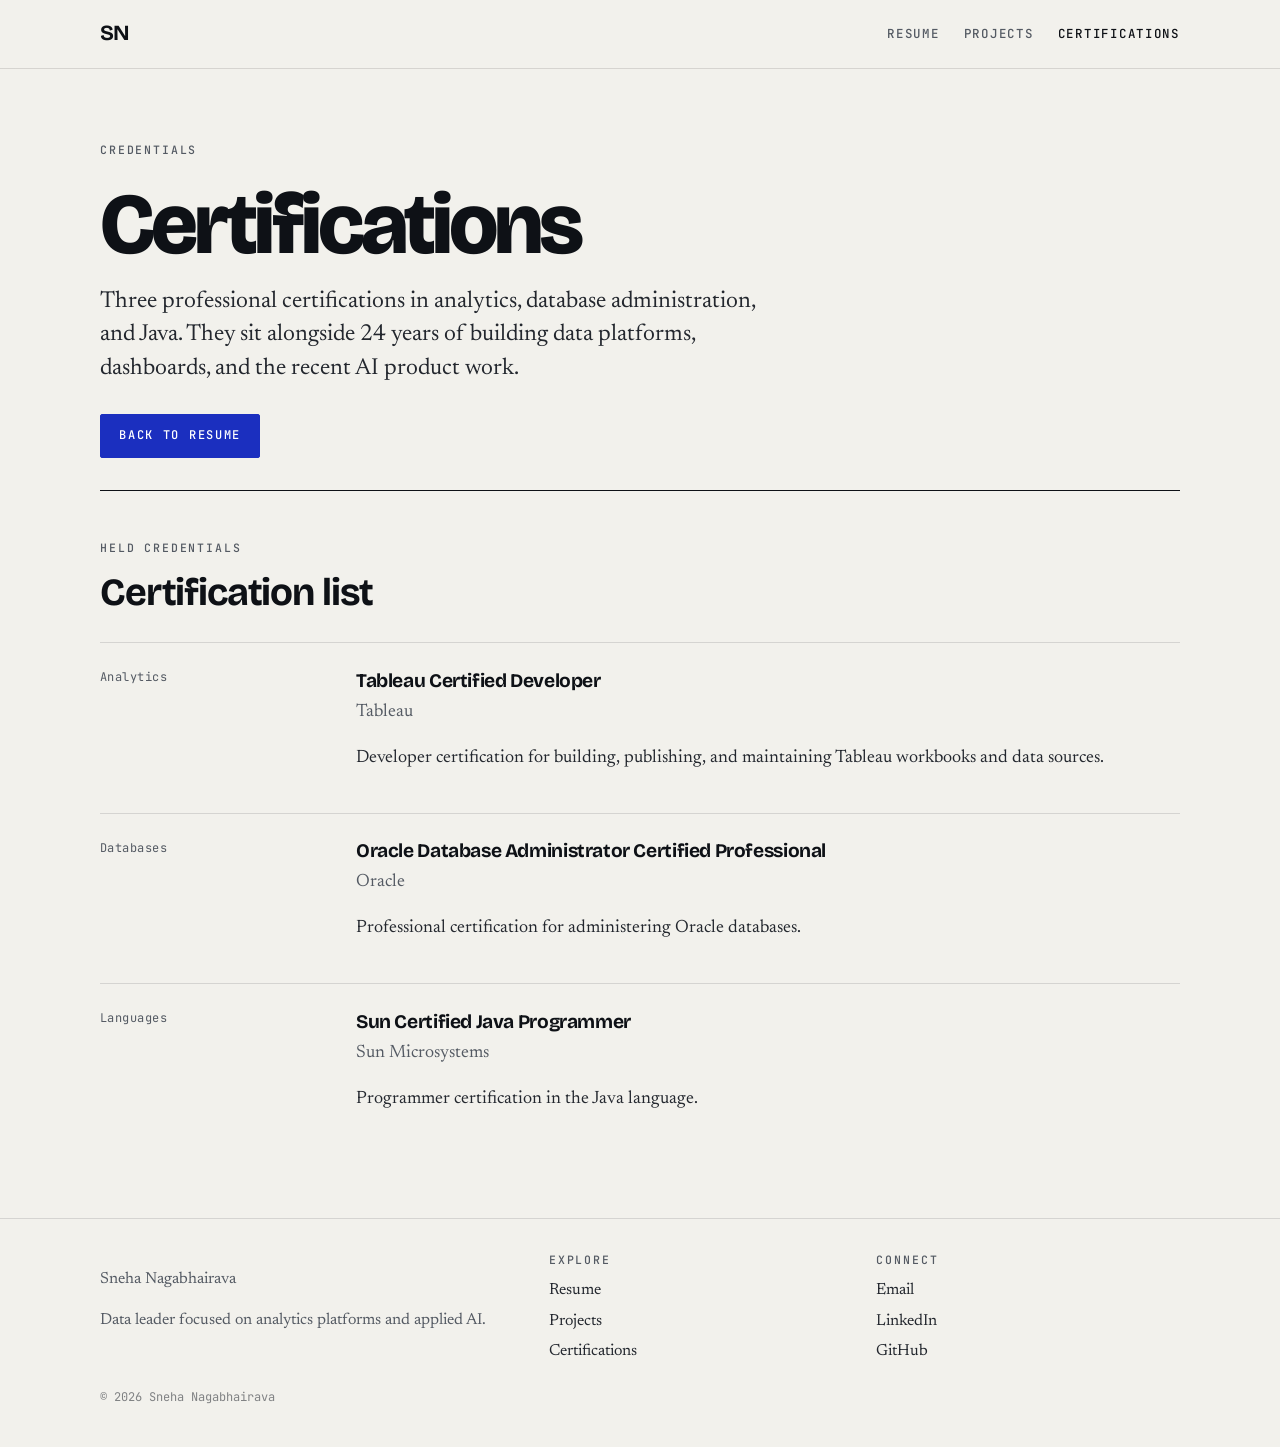
==== certifications.html @ 20f594e4 "Add a certifications page linked from the resume and projects. Co-authored-by: Cursor <cursoragent@c" ====
<!DOCTYPE html>
<html lang="en">
  <head>
    <meta charset="utf-8" />
    <meta name="viewport" content="width=device-width, initial-scale=1" />
    <title>Certifications · Sneha Nagabhairava</title>
    <meta
      name="description"
      content="Certifications held by Sneha Nagabhairava: Tableau Certified Developer, Oracle Database Administrator Certified Professional, and Sun Certified Java Programmer."
    />
    <link rel="preconnect" href="https://fonts.googleapis.com" />
    <link rel="preconnect" href="https://fonts.gstatic.com" crossorigin />
    <link
      href="https://fonts.googleapis.com/css2?family=Bricolage+Grotesque:opsz,wght@12..96,600;12..96,800&family=JetBrains+Mono:wght@500&family=Newsreader:opsz,wght@6..72,400;6..72,500&display=swap"
      rel="stylesheet"
    />
    <link rel="stylesheet" href="styles.css" />
  </head>
  <body>
    <a class="skip" href="#content">Skip to content</a>
    <header class="site-header">
      <div class="header-inner">
        <a class="mark" href="index.html">SN</a>
        <nav class="nav" aria-label="Primary">
          <a href="index.html">Resume</a>
          <a href="projects.html">Projects</a>
          <a href="certifications.html" aria-current="page">Certifications</a>
        </nav>
      </div>
    </header>

    <main id="content" class="wrap">
      <header class="hero">
        <p class="kicker">Credentials</p>
        <h1>Certifications</h1>
        <p class="lede">
          Three professional certifications in analytics, database administration,
          and Java. They sit alongside 24 years of building data platforms,
          dashboards, and the recent AI product work.
        </p>
        <div class="actions">
          <a class="button" href="index.html">Back to resume</a>
        </div>
      </header>

      <section aria-labelledby="certs-heading">
        <p class="kicker">Held credentials</p>
        <h2 id="certs-heading">Certification list</h2>

        <article class="job" id="tableau">
          <p class="when">Analytics</p>
          <div>
            <h3>Tableau Certified Developer</h3>
            <p class="place">Tableau</p>
            <p>
              Developer certification for building, publishing, and maintaining
              Tableau workbooks and data sources.
            </p>
          </div>
        </article>

        <article class="job" id="oracle">
          <p class="when">Databases</p>
          <div>
            <h3>Oracle Database Administrator Certified Professional</h3>
            <p class="place">Oracle</p>
            <p>
              Professional certification for administering Oracle databases.
            </p>
          </div>
        </article>

        <article class="job" id="java">
          <p class="when">Languages</p>
          <div>
            <h3>Sun Certified Java Programmer</h3>
            <p class="place">Sun Microsystems</p>
            <p>
              Programmer certification in the Java language.
            </p>
          </div>
        </article>
      </section>
    </main>

    <footer class="site-footer">
      <div class="wrap footer-grid">
        <div>
          <p>Sneha Nagabhairava</p>
          <p>Data leader focused on analytics platforms and applied AI.</p>
        </div>
        <div>
          <h2>Explore</h2>
          <ul>
            <li><a href="index.html">Resume</a></li>
            <li><a href="projects.html">Projects</a></li>
            <li><a href="certifications.html">Certifications</a></li>
          </ul>
        </div>
        <div>
          <h2>Connect</h2>
          <ul>
            <li><a href="mailto:sneha.nagabhairava@gmail.com">Email</a></li>
            <li><a href="https://www.linkedin.com/in/snehanagabhairava/" target="_blank" rel="noopener">LinkedIn</a></li>
            <li><a href="https://github.com/Sneha-nag" target="_blank" rel="noopener">GitHub</a></li>
          </ul>
        </div>
      </div>
      <div class="wrap">
        <p class="copyright">© 2026 Sneha Nagabhairava</p>
      </div>
    </footer>
  </body>
</html>
---- styles.css ----
:root {
  --bg: #f2f1ec;
  --bg-raised: #fcfbf9;
  --fg: #23272e;
  --fg-bold: #0e1116;
  --fg-light: #545a63;
  --fg-muted: rgba(35, 39, 46, 0.55);
  --accent: #1b2fbf;
  --accent-hover: #16249c;
  --on-accent: #ffffff;
  --signal: #9a5600;
  --border: rgba(35, 39, 46, 0.14);
  --border-strong: rgba(35, 39, 46, 0.28);
  --shadow: 0 0 0 1px var(--border);
  --font-display: "Bricolage Grotesque", "Helvetica Neue", Arial, sans-serif;
  --font-serif: "Newsreader", Georgia, "Times New Roman", serif;
  --font-mono: "JetBrains Mono", ui-monospace, Consolas, monospace;
  --max: 1080px;
  --pad: clamp(1.25rem, 4vw, 2rem);
}

*,
*::before,
*::after {
  box-sizing: border-box;
}

html {
  scroll-behavior: smooth;
}

body {
  margin: 0;
  background: var(--bg);
  color: var(--fg);
  font-family: var(--font-serif);
  font-size: 1.125rem;
  line-height: 1.55;
}

a {
  color: var(--accent);
  text-decoration-thickness: 1px;
  text-underline-offset: 0.18em;
}

a:hover {
  color: var(--accent-hover);
}

.skip {
  position: absolute;
  left: 1rem;
  top: -4rem;
  background: var(--accent);
  color: var(--on-accent);
  padding: 0.6rem 0.9rem;
  font-family: var(--font-mono);
  font-size: 0.75rem;
  letter-spacing: 0.12em;
  text-transform: uppercase;
  text-decoration: none;
  z-index: 10;
}

.skip:focus {
  top: 1rem;
}

.site-header {
  position: sticky;
  top: 0;
  z-index: 5;
  background: color-mix(in srgb, var(--bg) 92%, transparent);
  backdrop-filter: blur(10px);
  border-bottom: 1px solid var(--border);
}

.header-inner,
.wrap,
.site-footer .wrap {
  width: min(var(--max), calc(100% - var(--pad) * 2));
  margin-inline: auto;
}

.header-inner {
  display: grid;
  grid-template-columns: auto 1fr;
  align-items: center;
  gap: 1rem;
  min-height: 4.25rem;
}

.mark {
  font-family: var(--font-display);
  font-weight: 700;
  font-size: 1.35rem;
  letter-spacing: -0.04em;
  color: var(--fg-bold);
  text-decoration: none;
}

.nav {
  display: flex;
  justify-content: flex-end;
  gap: 1.5rem;
}

.nav a {
  font-family: var(--font-mono);
  font-size: 0.78rem;
  font-weight: 500;
  letter-spacing: 0.14em;
  text-transform: uppercase;
  color: var(--fg-light);
  text-decoration: none;
}

.nav a[aria-current="page"] {
  color: var(--fg-bold);
}

.nav a:hover {
  color: var(--accent);
}

main {
  padding-block: clamp(2.5rem, 6vw, 4.5rem) 4rem;
}

.hero {
  display: grid;
  gap: 1.25rem;
  padding-bottom: 2rem;
  border-bottom: 1px solid var(--fg-bold);
}

h1 {
  margin: 0;
  font-family: var(--font-display);
  font-weight: 800;
  font-size: clamp(3rem, 8vw, 5.4rem);
  line-height: 0.92;
  letter-spacing: -0.045em;
  color: var(--fg-bold);
}

.lede {
  max-width: 42rem;
  margin: 0;
  font-size: clamp(1.2rem, 2vw, 1.45rem);
  line-height: 1.45;
}

.actions {
  display: flex;
  flex-wrap: wrap;
  align-items: center;
  gap: 1.25rem;
  margin-top: 0.5rem;
}

.button {
  display: inline-flex;
  align-items: center;
  justify-content: center;
  min-height: 2.75rem;
  padding: 0.7rem 1.15rem;
  background: var(--accent);
  color: var(--on-accent);
  border: 1px solid var(--accent);
  border-radius: 2px;
  font-family: var(--font-mono);
  font-size: 0.75rem;
  font-weight: 500;
  letter-spacing: 0.14em;
  text-transform: uppercase;
  text-decoration: none;
}

.button:hover {
  background: var(--accent-hover);
  border-color: var(--accent-hover);
  color: var(--on-accent);
}

.button.ghost {
  background: transparent;
  color: var(--fg-bold);
  border-color: var(--border-strong);
}

.button.ghost:hover {
  color: var(--accent);
  border-color: var(--accent);
  background: transparent;
}

.text-link {
  font-family: var(--font-mono);
  font-size: 0.75rem;
  font-weight: 500;
  letter-spacing: 0.14em;
  text-transform: uppercase;
  text-decoration: none;
  color: var(--fg-bold);
}

.text-link:hover {
  color: var(--accent);
}

.contact-row {
  display: flex;
  flex-wrap: wrap;
  gap: 0.4rem 1.25rem;
  margin: 0;
  padding: 0;
  list-style: none;
  font-family: var(--font-mono);
  font-size: 0.78rem;
  letter-spacing: 0.02em;
  color: var(--fg-light);
}

.section-nav {
  display: flex;
  flex-wrap: wrap;
  gap: 0.75rem 1.25rem;
  margin: 1.75rem 0 0;
  padding: 0;
  list-style: none;
}

.section-nav a {
  font-family: var(--font-mono);
  font-size: 0.72rem;
  letter-spacing: 0.12em;
  text-transform: uppercase;
  text-decoration: none;
  color: var(--fg-light);
}

.section-nav a:hover,
.section-nav a:focus {
  color: var(--accent);
}

section {
  padding-top: 3rem;
  scroll-margin-top: 5.5rem;
}

.kicker {
  margin: 0 0 0.4rem;
  font-family: var(--font-mono);
  font-size: 0.72rem;
  font-weight: 500;
  letter-spacing: 0.16em;
  text-transform: uppercase;
  color: var(--fg-light);
}

h2 {
  margin: 0 0 1.25rem;
  font-family: var(--font-display);
  font-weight: 700;
  font-size: clamp(1.8rem, 3vw, 2.4rem);
  letter-spacing: -0.03em;
  color: var(--fg-bold);
}

.job {
  display: grid;
  grid-template-columns: minmax(9rem, 14rem) 1fr;
  gap: 0.5rem 2rem;
  padding: 1.4rem 0;
  border-top: 1px solid var(--border);
}

.when {
  margin: 0.15rem 0 0;
  font-family: var(--font-mono);
  font-size: 0.75rem;
  letter-spacing: 0.04em;
  color: var(--fg-light);
}

h3 {
  margin: 0;
  font-family: var(--font-display);
  font-size: 1.2rem;
  letter-spacing: -0.02em;
  color: var(--fg-bold);
}

.place {
  margin: 0.2rem 0 0.6rem;
  color: var(--fg-light);
}

ul {
  margin: 0.4rem 0 0;
  padding-left: 1.1rem;
}

li + li {
  margin-top: 0.35rem;
}

.subgroup {
  margin-top: 1rem;
}

.subgroup h4 {
  margin: 0 0 0.35rem;
  font-family: var(--font-display);
  font-size: 1rem;
  color: var(--fg-bold);
}

.ai-grid,
.project-grid,
.skill-grid {
  display: grid;
  grid-template-columns: repeat(2, minmax(0, 1fr));
  gap: 1px;
  background: var(--border);
  border: 1px solid var(--border);
}

.ai-card,
.project-card,
.skill-card {
  background: var(--bg-raised);
  padding: 1.25rem 1.3rem 1.35rem;
}

.ai-card h3,
.project-card h3 {
  margin-bottom: 0.45rem;
}

.ai-card p,
.project-card p {
  margin: 0;
}

.tags {
  display: flex;
  flex-wrap: wrap;
  gap: 0.4rem;
  margin: 0.9rem 0 0;
  padding: 0;
  list-style: none;
}

.tags li {
  margin: 0;
  padding: 0.2rem 0.45rem;
  border: 1px solid var(--border-strong);
  font-family: var(--font-mono);
  font-size: 0.68rem;
  letter-spacing: 0.04em;
  color: var(--fg-light);
}

.project-card .actions {
  margin-top: 1rem;
}

.skill-card h3 {
  font-size: 0.95rem;
  margin-bottom: 0.35rem;
}

.skill-card p {
  margin: 0;
  color: var(--fg);
}

.plain-list {
  margin: 0;
  padding: 0;
  list-style: none;
  border-top: 1px solid var(--border);
}

.plain-list li {
  margin: 0;
  padding: 0.85rem 0;
  border-bottom: 1px solid var(--border);
}

.site-footer {
  border-top: 1px solid var(--border);
  padding-block: 2rem 2.5rem;
  color: var(--fg-light);
  font-size: 1rem;
}

.footer-grid {
  display: grid;
  grid-template-columns: 1.4fr 1fr 1fr;
  gap: 1.5rem;
}

.site-footer h2 {
  font-family: var(--font-mono);
  font-size: 0.72rem;
  font-weight: 500;
  letter-spacing: 0.16em;
  text-transform: uppercase;
  color: var(--fg-light);
  margin-bottom: 0.6rem;
}

.site-footer ul {
  list-style: none;
  padding: 0;
  margin: 0;
}

.site-footer li + li {
  margin-top: 0.35rem;
}

.site-footer a {
  color: var(--fg);
  text-decoration: none;
}

.site-footer a:hover {
  color: var(--accent);
}

.copyright {
  margin: 1.5rem 0 0;
  font-family: var(--font-mono);
  font-size: 0.75rem;
  color: var(--fg-muted);
}

@media (max-width: 800px) {
  .job,
  .ai-grid,
  .project-grid,
  .skill-grid,
  .footer-grid {
    grid-template-columns: 1fr;
  }

  .header-inner {
    grid-template-columns: 1fr;
    padding-block: 0.8rem;
  }

  .nav {
    justify-content: flex-start;
  }
}
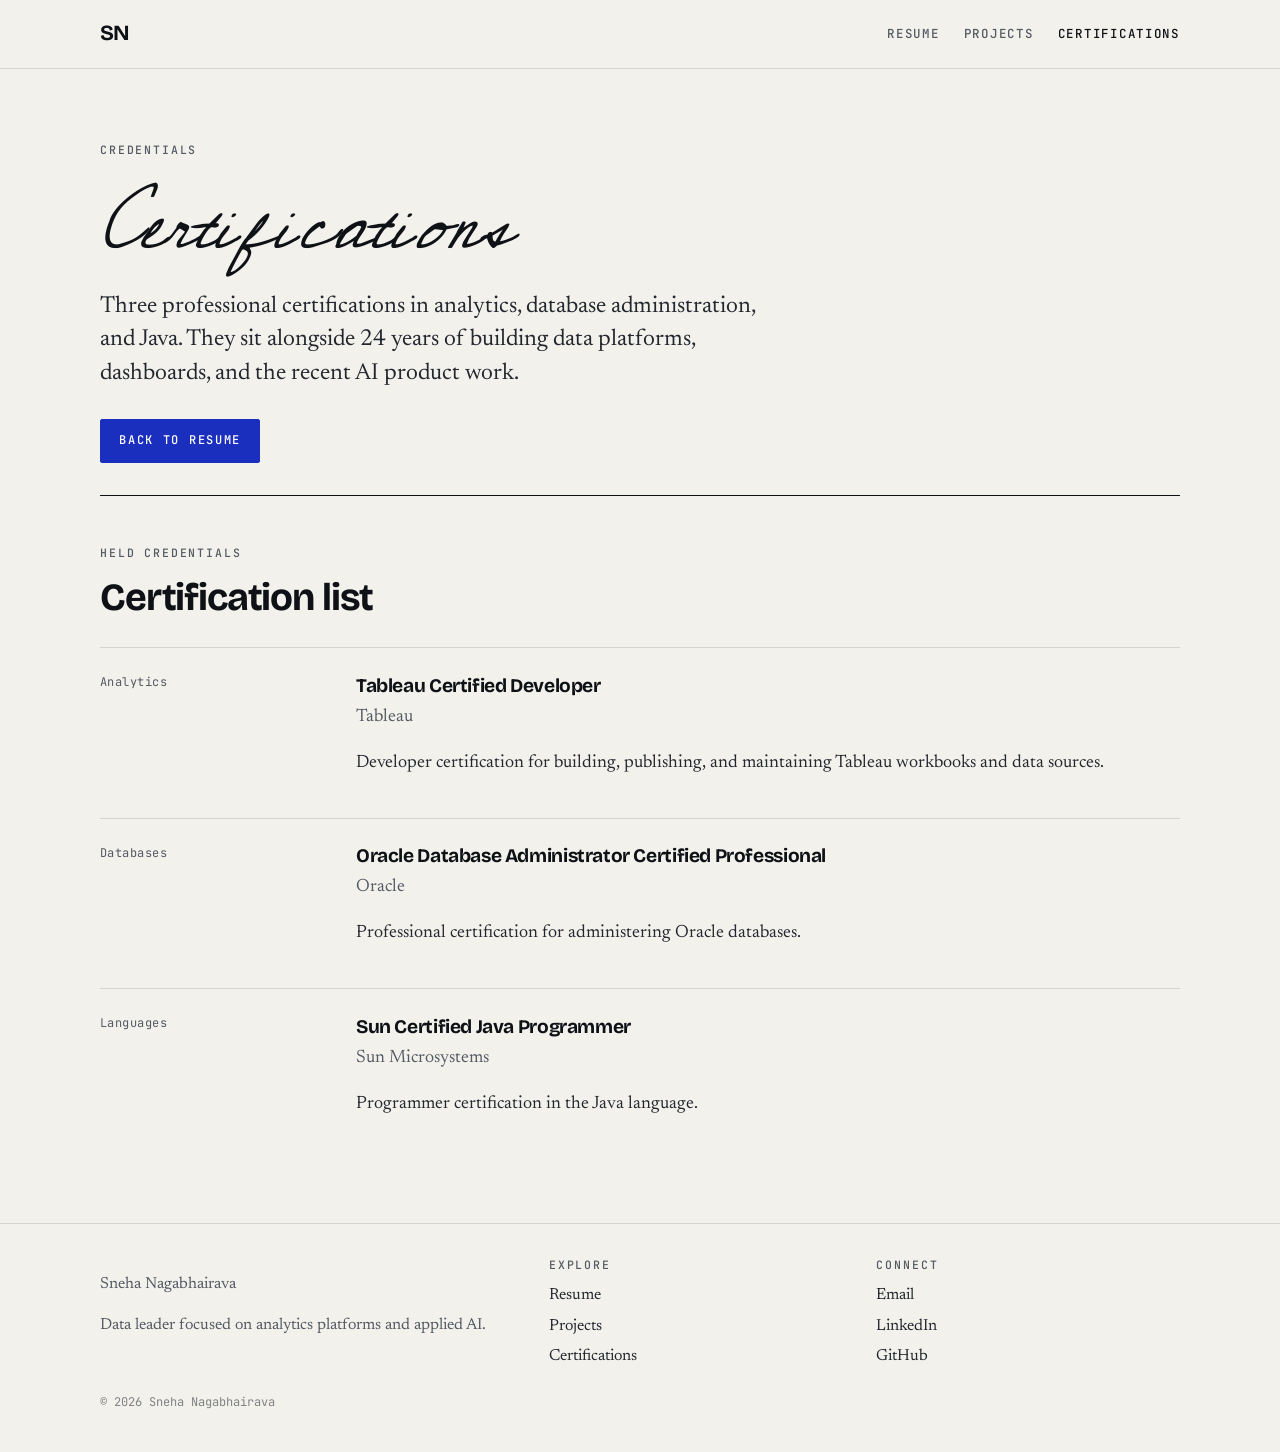
==== commit 12f0ca10: "Update project and certification pages with new font styles and content adjustments. Added 'Rootloop" ====
--- a/certifications.html
+++ b/certifications.html
@@ -11,7 +11,7 @@
     <link rel="preconnect" href="https://fonts.googleapis.com" />
     <link rel="preconnect" href="https://fonts.gstatic.com" crossorigin />
     <link
-      href="https://fonts.googleapis.com/css2?family=Bricolage+Grotesque:opsz,wght@12..96,600;12..96,800&family=JetBrains+Mono:wght@500&family=Newsreader:opsz,wght@6..72,400;6..72,500&display=swap"
+      href="https://fonts.googleapis.com/css2?family=Bricolage+Grotesque:opsz,wght@12..96,600;12..96,800&family=Cedarville+Cursive&family=JetBrains+Mono:wght@500&family=Newsreader:opsz,wght@6..72,400;6..72,500&display=swap"
       rel="stylesheet"
     />
     <link rel="stylesheet" href="styles.css" />
@@ -32,7 +32,7 @@
     <main id="content" class="wrap">
       <header class="hero">
         <p class="kicker">Credentials</p>
-        <h1>Certifications</h1>
+        <h1 class="script-title">Certifications</h1>
         <p class="lede">
           Three professional certifications in analytics, database administration,
           and Java. They sit alongside 24 years of building data platforms,
--- a/styles.css
+++ b/styles.css
@@ -145,6 +145,19 @@
   color: var(--fg-bold);
 }
 
+h1.script-title {
+  font-family: "Lucida Handwriting", "Cedarville Cursive", cursive;
+  font-style: oblique 18deg;
+  font-synthesis: style;
+  font-weight: 400;
+  font-size: clamp(2.7rem, 6.5vw, 4.4rem);
+  line-height: 1.2;
+  letter-spacing: 0;
+  display: inline-block;
+  transform: skewX(-10deg);
+  transform-origin: left center;
+}
+
 .lede {
   max-width: 42rem;
   margin: 0;
@@ -212,8 +225,9 @@
 
 .contact-row {
   display: flex;
-  flex-wrap: wrap;
-  gap: 0.4rem 1.25rem;
+  flex-wrap: nowrap;
+  align-items: baseline;
+  gap: 0.35rem 1.25rem;
   margin: 0;
   padding: 0;
   list-style: none;
@@ -221,6 +235,11 @@
   font-size: 0.78rem;
   letter-spacing: 0.02em;
   color: var(--fg-light);
+  white-space: nowrap;
+}
+
+.contact-row li {
+  white-space: nowrap;
 }
 
 .section-nav {
@@ -458,4 +477,10 @@
   .nav {
     justify-content: flex-start;
   }
-}
+
+  .contact-row {
+    gap: 0.35rem 0.7rem;
+    font-size: 0.62rem;
+    letter-spacing: 0;
+  }
+}
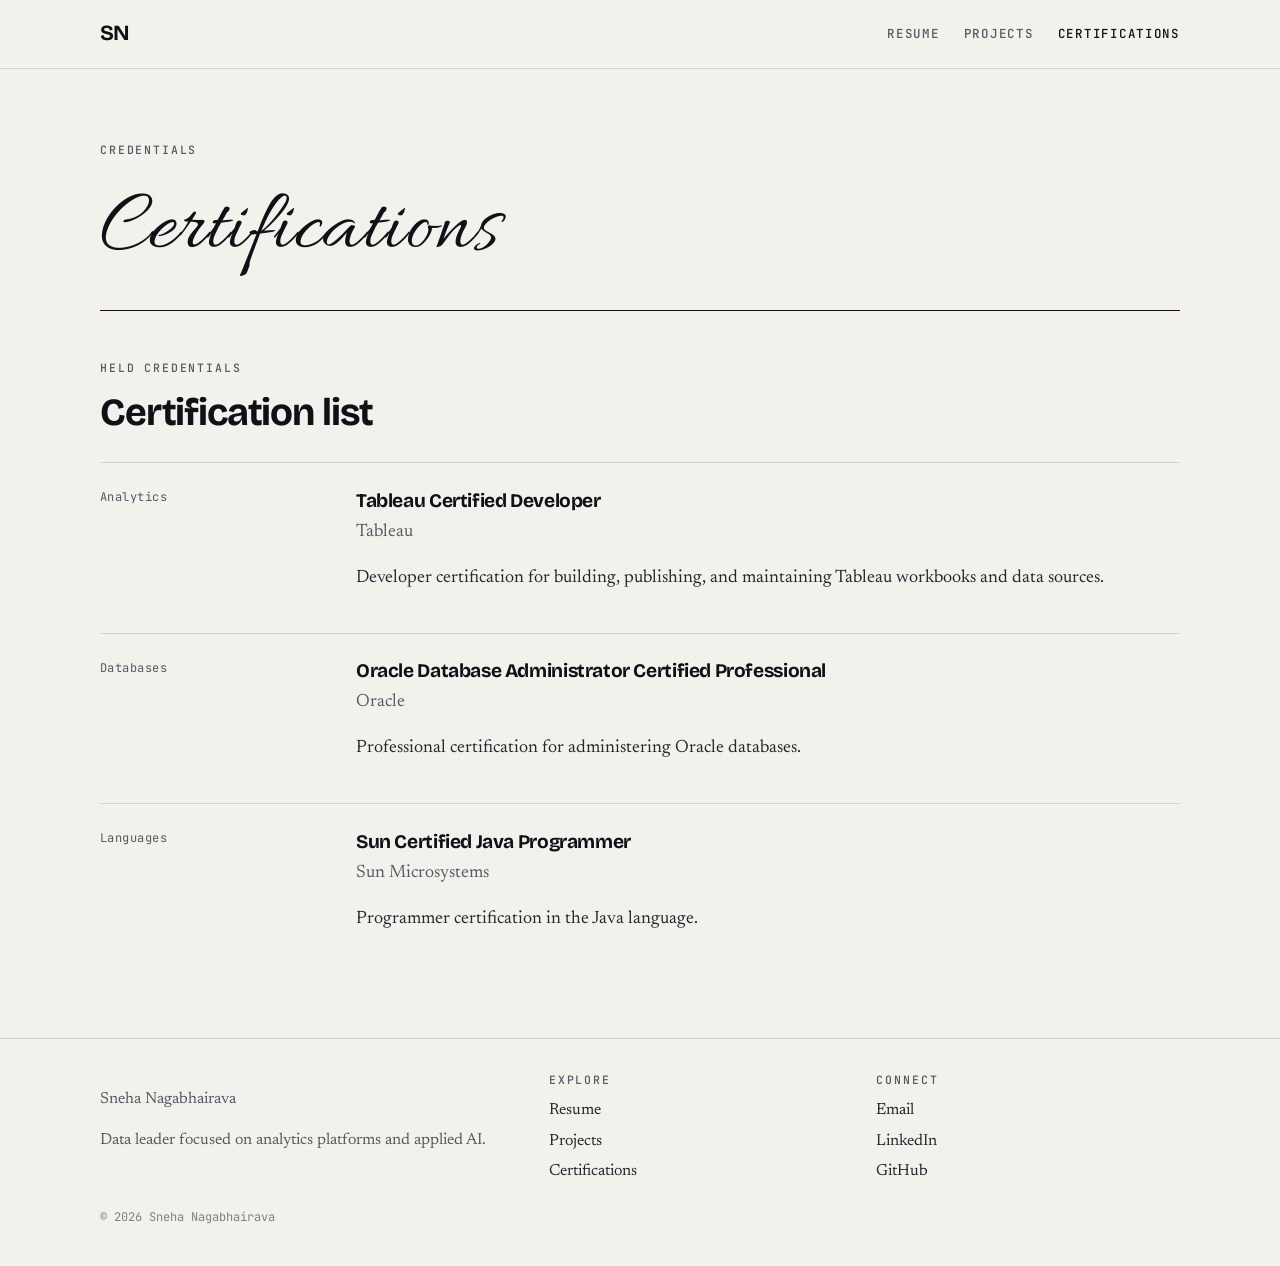
==== commit d0848958: "updated text on portfolio." ====
--- a/certifications.html
+++ b/certifications.html
@@ -11,7 +11,7 @@
     <link rel="preconnect" href="https://fonts.googleapis.com" />
     <link rel="preconnect" href="https://fonts.gstatic.com" crossorigin />
     <link
-      href="https://fonts.googleapis.com/css2?family=Bricolage+Grotesque:opsz,wght@12..96,600;12..96,800&family=Cedarville+Cursive&family=JetBrains+Mono:wght@500&family=Newsreader:opsz,wght@6..72,400;6..72,500&display=swap"
+      href="https://fonts.googleapis.com/css2?family=Bricolage+Grotesque:opsz,wght@12..96,600;12..96,800&family=Allura&family=JetBrains+Mono:wght@500&family=Newsreader:opsz,wght@6..72,400;6..72,500&display=swap"
       rel="stylesheet"
     />
     <link rel="stylesheet" href="styles.css" />
@@ -33,14 +33,6 @@
       <header class="hero">
         <p class="kicker">Credentials</p>
         <h1 class="script-title">Certifications</h1>
-        <p class="lede">
-          Three professional certifications in analytics, database administration,
-          and Java. They sit alongside 24 years of building data platforms,
-          dashboards, and the recent AI product work.
-        </p>
-        <div class="actions">
-          <a class="button" href="index.html">Back to resume</a>
-        </div>
       </header>
 
       <section aria-labelledby="certs-heading">
--- a/styles.css
+++ b/styles.css
@@ -146,16 +146,29 @@
 }
 
 h1.script-title {
-  font-family: "Lucida Handwriting", "Cedarville Cursive", cursive;
-  font-style: oblique 18deg;
-  font-synthesis: style;
+  font-family: "Allura", "Lucida Handwriting", cursive;
+  font-style: normal;
   font-weight: 400;
-  font-size: clamp(2.7rem, 6.5vw, 4.4rem);
-  line-height: 1.2;
-  letter-spacing: 0;
-  display: inline-block;
-  transform: skewX(-10deg);
-  transform-origin: left center;
+  font-size: clamp(3.6rem, 8vw, 5.5rem);
+  line-height: 1.05;
+  letter-spacing: 0.01em;
+}
+
+.identity {
+  display: flex;
+  align-items: center;
+  flex-wrap: nowrap;
+  gap: 1.15rem;
+}
+
+.portrait {
+  width: 132px;
+  height: 132px;
+  flex: 0 0 auto;
+  object-fit: cover;
+  object-position: center 18%;
+  border-radius: 50%;
+  border: 1px solid var(--border-strong);
 }
 
 .lede {
@@ -483,4 +496,13 @@
     font-size: 0.62rem;
     letter-spacing: 0;
   }
-}
+
+  .portrait {
+    width: 88px;
+    height: 88px;
+  }
+
+  .identity h1.script-title {
+    font-size: clamp(2.1rem, 8vw, 3rem);
+  }
+}
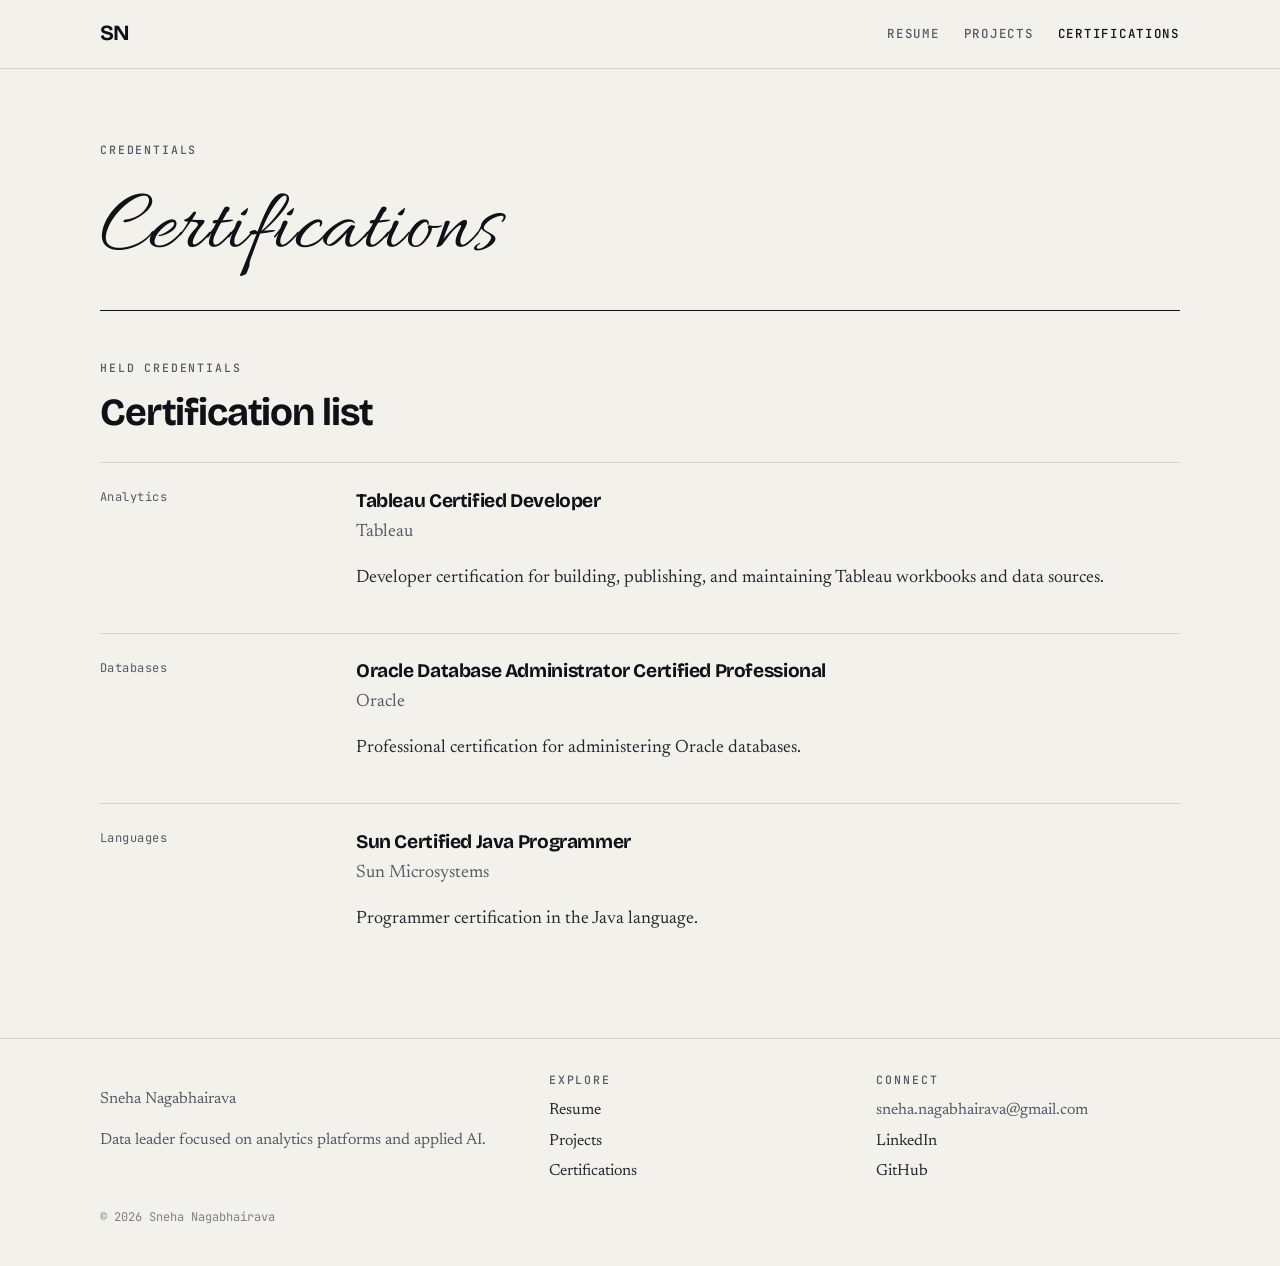
==== commit 1bd47b6d: "Publish the updated resume PDF, project README and architecture pages, and plain-text email. Keep Gi" ====
--- a/certifications.html
+++ b/certifications.html
@@ -92,7 +92,7 @@
         <div>
           <h2>Connect</h2>
           <ul>
-            <li><a href="mailto:sneha.nagabhairava@gmail.com">Email</a></li>
+            <li>sneha.nagabhairava@gmail.com</li>
             <li><a href="https://www.linkedin.com/in/snehanagabhairava/" target="_blank" rel="noopener">LinkedIn</a></li>
             <li><a href="https://github.com/Sneha-nag" target="_blank" rel="noopener">GitHub</a></li>
           </ul>
--- a/styles.css
+++ b/styles.css
@@ -162,11 +162,11 @@
 }
 
 .portrait {
-  width: 132px;
-  height: 132px;
+  width: 220px;
+  height: 220px;
   flex: 0 0 auto;
   object-fit: cover;
-  object-position: center 18%;
+  object-position: center 12%;
   border-radius: 50%;
   border: 1px solid var(--border-strong);
 }
@@ -401,6 +401,36 @@
   margin-top: 1rem;
 }
 
+.readme-body {
+  padding-top: 1.5rem;
+  max-width: 46rem;
+}
+
+.readme-body h1,
+.readme-body h2,
+.readme-body h3 {
+  font-family: var(--font-display);
+  color: var(--fg-bold);
+}
+
+.readme-body pre,
+.readme-body code {
+  font-family: var(--font-mono);
+  font-size: 0.85em;
+}
+
+.readme-body pre {
+  overflow: auto;
+  padding: 0.9rem 1rem;
+  background: var(--bg-raised);
+  border: 1px solid var(--border);
+}
+
+.readme-body img {
+  max-width: 100%;
+  height: auto;
+}
+
 .skill-card h3 {
   font-size: 0.95rem;
   margin-bottom: 0.35rem;
@@ -498,8 +528,8 @@
   }
 
   .portrait {
-    width: 88px;
-    height: 88px;
+    width: 148px;
+    height: 148px;
   }
 
   .identity h1.script-title {
